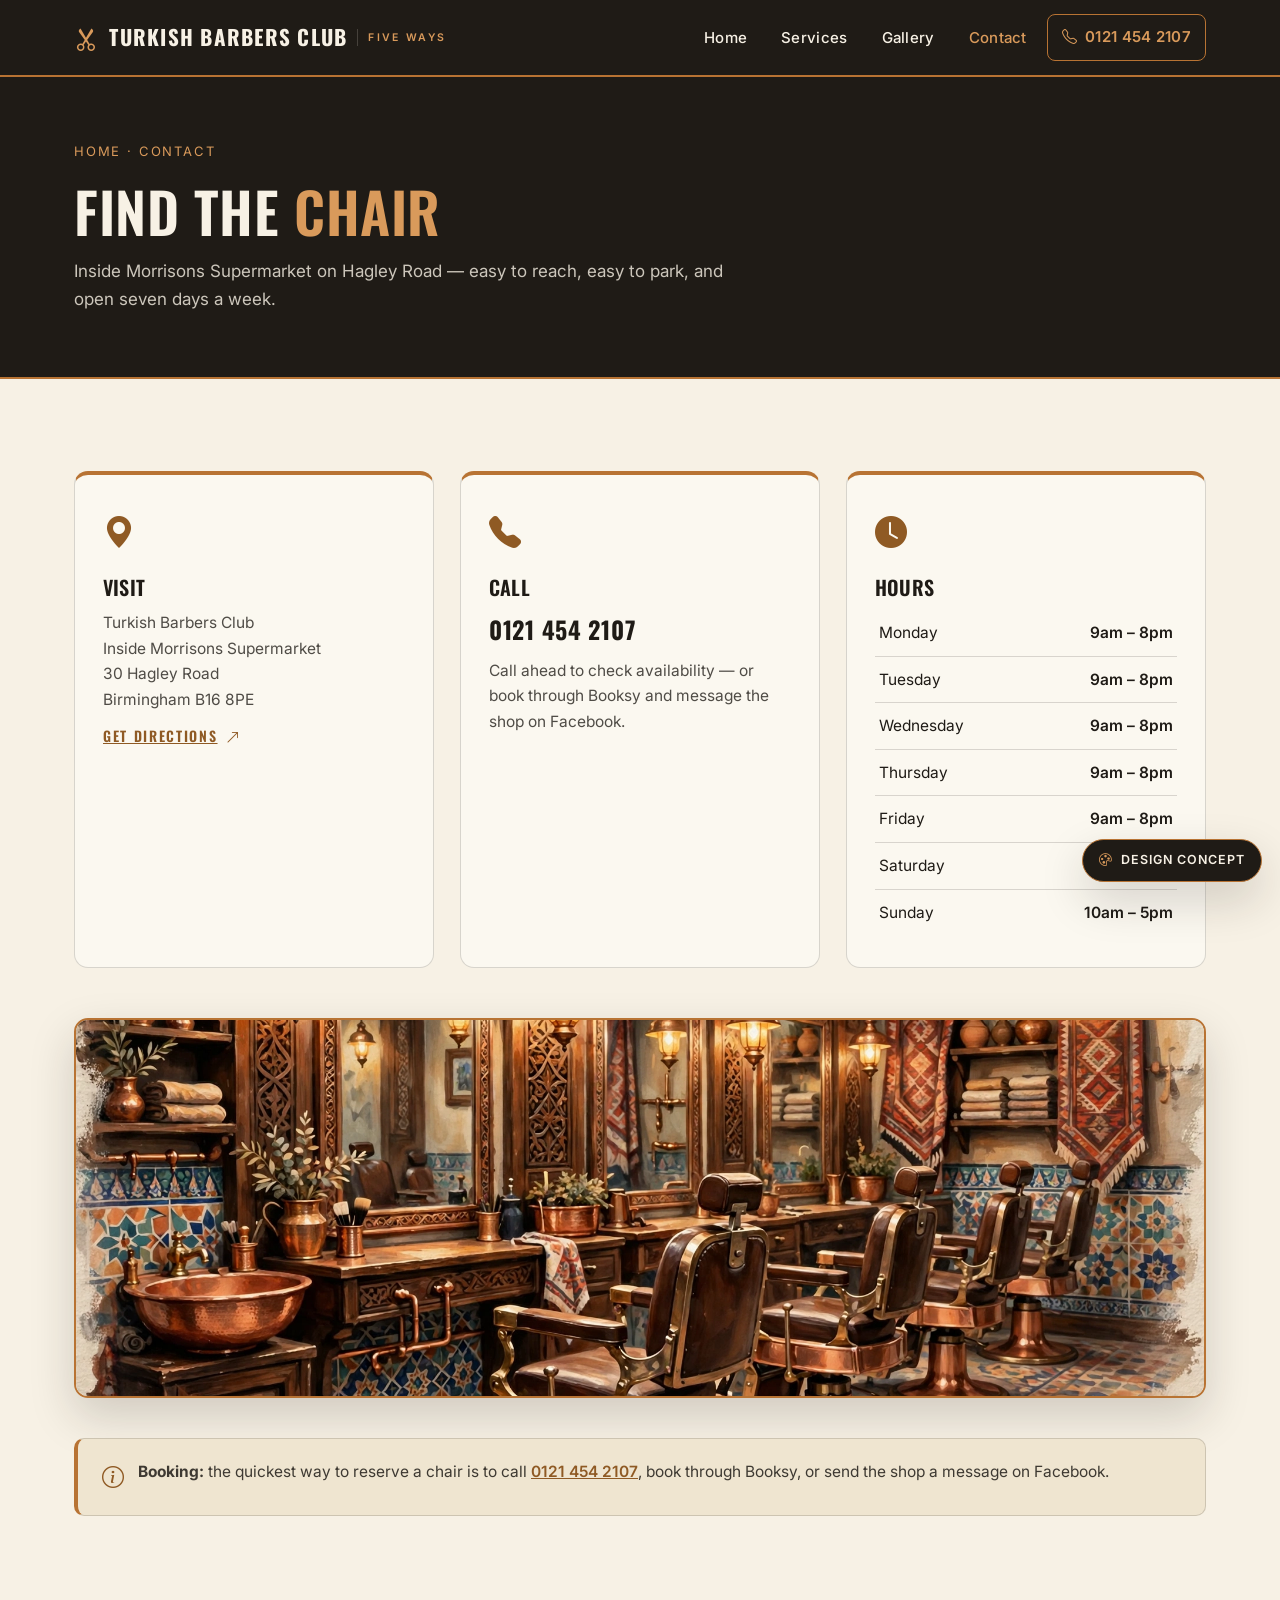
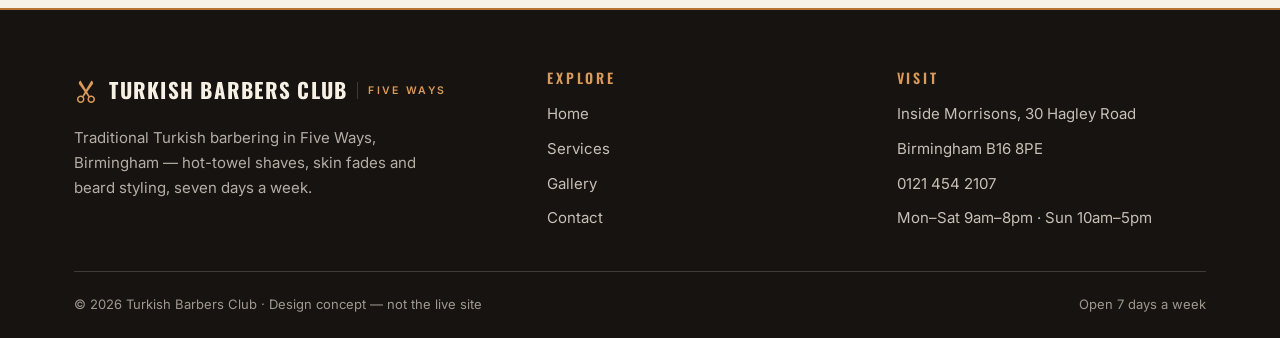
==== contact.html @ b666303f "Demo website concept for Turkish Barbers Club Five Ways (Birmingham, UK)" ====
<!DOCTYPE html>
<html lang="en">
<head>
<meta charset="UTF-8">
<meta name="viewport" content="width=device-width, initial-scale=1.0">
<title>Contact — Turkish Barbers Club · Five Ways, Birmingham</title>
<meta name="description" content="Find Turkish Barbers Club inside Morrisons Supermarket, 30 Hagley Road, Birmingham B16 8PE. Call 0121 454 2107. Open Mon–Sat 9am–8pm, Sun 10am–5pm.">
<link rel="preconnect" href="https://fonts.googleapis.com">
<link rel="preconnect" href="https://fonts.gstatic.com" crossorigin>
<link href="https://fonts.googleapis.com/css2?family=Oswald:wght@500;600;700&family=Inter:wght@400;500;600&display=swap" rel="stylesheet">
<link rel="stylesheet" href="https://cdn.jsdelivr.net/npm/bootstrap-icons@1.11.3/font/bootstrap-icons.min.css">
<link rel="stylesheet" href="styles.css">
</head>
<body>

<div class="concept-badge"><i class="bi bi-palette"></i> Design concept</div>

<header class="site-header">
  <div class="wrap header-inner">
    <a class="brand" href="index.html"><i class="bi bi-scissors"></i> Turkish Barbers Club <small>Five Ways</small></a>
    <button class="menu-toggle" id="menuToggle" aria-label="Open menu" aria-expanded="false"><i class="bi bi-list"></i></button>
    <nav class="main-nav" id="mainNav" aria-label="Main navigation">
      <ul>
        <li><a href="index.html">Home</a></li>
        <li><a href="services.html">Services</a></li>
        <li><a href="gallery.html">Gallery</a></li>
        <li><a href="contact.html" class="active">Contact</a></li>
        <li><a href="tel:01214542107" class="nav-phone"><i class="bi bi-telephone"></i> 0121 454 2107</a></li>
      </ul>
    </nav>
  </div>
</header>

<main>
  <section class="page-hero">
    <div class="wrap">
      <span class="crumbs"><a href="index.html">Home</a> · Contact</span>
      <h1>Find the <span class="copper">chair</span></h1>
      <p>Inside Morrisons Supermarket on Hagley Road — easy to reach, easy to park, and open seven days a week.</p>
    </div>
  </section>

  <section class="section">
    <div class="wrap">
      <div class="contact-grid">
        <div class="contact-card">
          <i class="bi bi-geo-alt-fill big"></i>
          <h2>Visit</h2>
          <p>Turkish Barbers Club<br>Inside Morrisons Supermarket<br>30 Hagley Road<br>Birmingham B16 8PE</p>
          <p style="margin-top:12px;"><a class="svc-link" href="https://www.google.com/maps/search/?api=1&query=30+Hagley+Road+Birmingham+B16+8PE" target="_blank" rel="noopener">Get directions <i class="bi bi-arrow-up-right"></i></a></p>
        </div>
        <div class="contact-card">
          <i class="bi bi-telephone-fill big"></i>
          <h2>Call</h2>
          <p><a class="tel" href="tel:01214542107">0121 454 2107</a></p>
          <p>Call ahead to check availability — or book through Booksy and message the shop on Facebook.</p>
        </div>
        <div class="contact-card">
          <i class="bi bi-clock-fill big"></i>
          <h2>Hours</h2>
          <table class="hours-table">
            <tr><td>Monday</td><td>9am – 8pm</td></tr>
            <tr><td>Tuesday</td><td>9am – 8pm</td></tr>
            <tr><td>Wednesday</td><td>9am – 8pm</td></tr>
            <tr><td>Thursday</td><td>9am – 8pm</td></tr>
            <tr><td>Friday</td><td>9am – 8pm</td></tr>
            <tr><td>Saturday</td><td>9am – 8pm</td></tr>
            <tr><td>Sunday</td><td>10am – 5pm</td></tr>
          </table>
        </div>
      </div>

      <div class="map-wrap">
        <img src="images/shop-interior.webp" alt="Painterly illustration of the copper-toned shop interior" loading="lazy" style="width:100%; aspect-ratio: 21/7; object-fit: cover;">
      </div>

      <div class="note-strip">
        <i class="bi bi-info-circle"></i>
        <div><strong>Booking:</strong> the quickest way to reserve a chair is to call <a href="tel:01214542107" style="color: var(--copper-deep); font-weight: 600;">0121 454 2107</a>, book through Booksy, or send the shop a message on Facebook.</div>
      </div>
    </div>
  </section>
</main>

<footer class="site-footer">
  <div class="wrap">
    <div class="footer-grid">
      <div>
        <a class="brand" href="index.html" style="margin-bottom:16px;"><i class="bi bi-scissors"></i> Turkish Barbers Club <small>Five Ways</small></a>
        <p style="color: rgba(247,241,229,0.7); max-width: 42ch; font-size: 15px;">Traditional Turkish barbering in Five Ways, Birmingham — hot-towel shaves, skin fades and beard styling, seven days a week.</p>
      </div>
      <div>
        <h4>Explore</h4>
        <ul>
          <li><a href="index.html">Home</a></li>
          <li><a href="services.html">Services</a></li>
          <li><a href="gallery.html">Gallery</a></li>
          <li><a href="contact.html">Contact</a></li>
        </ul>
      </div>
      <div>
        <h4>Visit</h4>
        <ul>
          <li>Inside Morrisons, 30 Hagley Road</li>
          <li>Birmingham B16 8PE</li>
          <li><a href="tel:01214542107">0121 454 2107</a></li>
          <li>Mon–Sat 9am–8pm · Sun 10am–5pm</li>
        </ul>
      </div>
    </div>
    <div class="foot-note">
      <span>© 2026 Turkish Barbers Club · Design concept — not the live site</span>
      <span>Open 7 days a week</span>
    </div>
  </div>
</footer>

<script>
(function () {
  var btn = document.getElementById('menuToggle');
  var nav = document.getElementById('mainNav');
  btn.addEventListener('click', function () {
    var open = nav.classList.toggle('open');
    btn.setAttribute('aria-expanded', open ? 'true' : 'false');
    btn.innerHTML = open ? '<i class="bi bi-x-lg"></i>' : '<i class="bi bi-list"></i>';
  });
  nav.querySelectorAll('a').forEach(function (a) {
    a.addEventListener('click', function () { nav.classList.remove('open'); });
  });
})();
</script>
</body>
</html>
---- styles.css ----
/* Turkish Barbers Club — Five Ways | Design concept
   Palette: charcoal-brown #1F1B16 · warm cream #F7F1E5 · copper #B87333
   Headings: Oswald · Body: Inter */

:root {
  --ink: #1F1B16;
  --ink-2: #2A231B;
  --ink-3: #171310;
  --cream: #F7F1E5;
  --cream-2: #EFE5D0;
  --cream-3: #FBF8F0;
  --copper: #B87333;
  --copper-soft: #D99A5B;
  --copper-deep: #8F5A24;
  --line: rgba(31, 27, 22, 0.16);
  --line-cream: rgba(247, 241, 229, 0.18);
  --shadow: 0 18px 45px rgba(31, 27, 22, 0.18);
  --radius: 14px;
}

* { margin: 0; padding: 0; box-sizing: border-box; }

html { scroll-behavior: smooth; }

body {
  font-family: 'Inter', system-ui, sans-serif;
  background: var(--cream);
  color: var(--ink);
  line-height: 1.65;
  font-size: 16.5px;
  -webkit-font-smoothing: antialiased;
}

img { display: block; max-width: 100%; }

h1, h2, h3, h4 {
  font-family: 'Oswald', sans-serif;
  font-weight: 600;
  line-height: 1.12;
  letter-spacing: 0.01em;
  text-transform: uppercase;
}

a { color: inherit; }

.wrap { max-width: 1180px; margin: 0 auto; padding: 0 24px; }

.section { padding: 92px 0; }

/* ---------- Concept badge ---------- */
.concept-badge {
  position: fixed;
  bottom: 18px;
  right: 18px;
  z-index: 1500;
  background: var(--ink);
  color: var(--cream);
  font-size: 12.5px;
  font-weight: 600;
  letter-spacing: 0.08em;
  text-transform: uppercase;
  padding: 10px 16px;
  border-radius: 999px;
  border: 1px solid var(--copper);
  box-shadow: var(--shadow);
  display: flex;
  align-items: center;
  gap: 8px;
  pointer-events: none;
}
.concept-badge i { color: var(--copper-soft); }

/* ---------- Header ---------- */
.site-header {
  position: sticky;
  top: 0;
  z-index: 1000;
  background: var(--ink);
  border-bottom: 2px solid var(--copper);
}
.header-inner {
  display: flex;
  align-items: center;
  justify-content: space-between;
  gap: 16px;
  padding-top: 14px;
  padding-bottom: 14px;
}
.brand {
  font-family: 'Oswald', sans-serif;
  font-weight: 700;
  font-size: 21px;
  letter-spacing: 0.06em;
  text-transform: uppercase;
  color: var(--cream);
  text-decoration: none;
  display: flex;
  align-items: center;
  gap: 10px;
}
.brand i { color: var(--copper-soft); font-size: 24px; }
.brand small {
  font-family: 'Inter', sans-serif;
  font-weight: 600;
  font-size: 10.5px;
  letter-spacing: 0.22em;
  color: var(--copper-soft);
  border-left: 1px solid var(--line-cream);
  padding-left: 10px;
}

.menu-toggle {
  display: none;
  background: none;
  border: 1px solid var(--line-cream);
  color: var(--cream);
  font-size: 24px;
  width: 46px;
  height: 46px;
  border-radius: 10px;
  cursor: pointer;
  align-items: center;
  justify-content: center;
  position: relative;
  z-index: 2001; /* above the open dropdown */
}

.main-nav ul {
  display: flex;
  align-items: center;
  gap: 6px;
  list-style: none;
}
.main-nav a {
  color: var(--cream);
  text-decoration: none;
  font-weight: 500;
  font-size: 15px;
  padding: 10px 14px;
  border-radius: 8px;
  letter-spacing: 0.02em;
}
.main-nav a:hover { background: rgba(247, 241, 229, 0.1); }
.main-nav a.active { color: var(--copper-soft); }
.nav-phone {
  border: 1px solid var(--copper);
  color: var(--copper-soft) !important;
  display: inline-flex;
  align-items: center;
  gap: 8px;
  font-weight: 600 !important;
}
.nav-phone:hover { background: var(--copper) !important; color: var(--ink) !important; }

/* ---------- Buttons ---------- */
.btn {
  display: inline-flex;
  align-items: center;
  gap: 10px;
  font-family: 'Oswald', sans-serif;
  font-weight: 600;
  font-size: 16px;
  letter-spacing: 0.08em;
  text-transform: uppercase;
  text-decoration: none;
  padding: 15px 28px;
  border-radius: 10px;
  border: 2px solid transparent;
  cursor: pointer;
  transition: transform 0.15s ease, background 0.15s ease, color 0.15s ease;
}
.btn:hover { transform: translateY(-2px); }
.btn-copper { background: var(--copper); color: var(--ink); border-color: var(--copper); }
.btn-copper:hover { background: var(--copper-soft); border-color: var(--copper-soft); }
.btn-ghost { border-color: var(--copper); color: var(--copper-soft); }
.btn-ghost:hover { background: var(--copper); color: var(--ink); }
.btn-ghost-ink { border-color: var(--ink); color: var(--ink); }
.btn-ghost-ink:hover { background: var(--ink); color: var(--cream); }
.btn-cream { background: var(--cream); color: var(--ink); border-color: var(--cream); }
.btn-cream:hover { background: #fff; }

/* ---------- Type helpers ---------- */
.eyebrow {
  display: inline-flex;
  align-items: center;
  gap: 10px;
  font-size: 13px;
  font-weight: 700;
  letter-spacing: 0.24em;
  text-transform: uppercase;
  color: var(--copper-deep);
  margin-bottom: 16px;
}
.eyebrow::before { content: ""; width: 34px; height: 2px; background: var(--copper); }
.section-head { margin-bottom: 44px; max-width: 720px; }
.section-head h2 { font-size: clamp(30px, 4vw, 44px); margin-bottom: 12px; }
.section-head p { color: rgba(31, 27, 22, 0.78); }

/* ---------- Hero (split, arched portrait) ---------- */
.hero {
  background:
    radial-gradient(1100px 500px at 85% -10%, rgba(184, 115, 51, 0.22), transparent 60%),
    var(--ink);
  color: var(--cream);
  overflow: hidden;
}
.hero .wrap {
  display: grid;
  grid-template-columns: 1.05fr 0.95fr;
  gap: 56px;
  align-items: center;
  padding-top: 72px;
  padding-bottom: 72px;
}
.hero-kicker {
  display: inline-flex;
  align-items: center;
  gap: 10px;
  font-size: 13px;
  font-weight: 700;
  letter-spacing: 0.26em;
  text-transform: uppercase;
  color: var(--copper-soft);
  margin-bottom: 20px;
}
.hero h1 {
  font-size: clamp(42px, 5.6vw, 68px);
  margin-bottom: 20px;
  text-wrap: balance;
}
.hero h1 .copper { color: var(--copper-soft); }
.hero-sub {
  font-size: 18px;
  color: rgba(247, 241, 229, 0.82);
  max-width: 46ch;
  margin-bottom: 32px;
}
.hero-cta { display: flex; flex-wrap: wrap; gap: 14px; margin-bottom: 36px; }
.trust-chips { display: flex; flex-wrap: wrap; gap: 10px; }
.trust-chip {
  display: inline-flex;
  align-items: center;
  gap: 8px;
  font-size: 13.5px;
  font-weight: 600;
  color: var(--cream);
  border: 1px solid var(--line-cream);
  border-radius: 999px;
  padding: 8px 15px;
}
.trust-chip i { color: var(--copper-soft); }

.arch-frame {
  position: relative;
  border-radius: 999px 999px var(--radius) var(--radius);
  overflow: hidden;
  border: 3px solid var(--copper);
  box-shadow: var(--shadow);
  max-width: 480px;
  margin: 0 auto;
}
.arch-frame img { width: 100%; height: 100%; aspect-ratio: 4 / 4.6; object-fit: cover; }
.arch-frame::after {
  content: "";
  position: absolute;
  inset: 10px;
  border: 1px solid rgba(247, 241, 229, 0.35);
  border-radius: inherit;
  pointer-events: none;
}

/* ---------- Kilim pattern band ---------- */
.kilim {
  background:
    repeating-linear-gradient(-45deg, rgba(184,115,51,0.16) 0 14px, transparent 14px 28px),
    var(--ink-2);
  border-top: 2px solid var(--copper);
  border-bottom: 2px solid var(--copper);
  color: var(--cream);
}
.kilim .wrap {
  display: grid;
  grid-template-columns: repeat(4, 1fr);
  gap: 20px;
  padding-top: 30px;
  padding-bottom: 30px;
  text-align: center;
}
.stat b {
  display: block;
  font-family: 'Oswald', sans-serif;
  font-size: 34px;
  font-weight: 700;
  color: var(--copper-soft);
  letter-spacing: 0.03em;
}
.stat span { font-size: 13px; letter-spacing: 0.14em; text-transform: uppercase; color: rgba(247,241,229,0.75); }

/* ---------- Service cards ---------- */
.svc-grid {
  display: grid;
  grid-template-columns: repeat(4, 1fr);
  gap: 26px;
}
.svc-card {
  background: var(--cream-3);
  border: 1px solid var(--line);
  border-radius: var(--radius);
  overflow: hidden;
  text-decoration: none;
  display: flex;
  flex-direction: column;
  transition: transform 0.18s ease, box-shadow 0.18s ease;
}
.svc-card:hover { transform: translateY(-6px); box-shadow: var(--shadow); }
.svc-photo { overflow: hidden; border-radius: 110px 110px 0 0; margin: 12px 12px 0; border: 2px solid var(--copper); }
.svc-photo img { width: 100%; aspect-ratio: 1 / 1.05; object-fit: cover; transition: transform 0.4s ease; }
.svc-card:hover .svc-photo img { transform: scale(1.05); }
.svc-body { padding: 24px 24px 28px; display: flex; flex-direction: column; gap: 10px; flex: 1; }
.svc-body h3 { font-size: 21px; color: var(--ink); }
.svc-rule { width: 44px; height: 3px; background: var(--copper); }
.svc-body p { font-size: 15px; color: rgba(31, 27, 22, 0.76); flex: 1; }
.svc-link {
  font-family: 'Oswald', sans-serif;
  font-size: 14px;
  font-weight: 600;
  letter-spacing: 0.12em;
  text-transform: uppercase;
  color: var(--copper-deep);
  display: inline-flex;
  align-items: center;
  gap: 8px;
}
.center-cta { text-align: center; margin-top: 44px; }

/* ---------- Craft (dark ritual) ---------- */
.craft {
  background:
    radial-gradient(900px 480px at 10% 0%, rgba(184, 115, 51, 0.16), transparent 60%),
    var(--ink-3);
  color: var(--cream);
}
.craft .eyebrow { color: var(--copper-soft); }
.craft h2 { font-size: clamp(30px, 4vw, 44px); margin-bottom: 14px; }
.craft .lede { color: rgba(247, 241, 229, 0.8); max-width: 52ch; margin-bottom: 40px; }
.craft-split { display: grid; grid-template-columns: 0.9fr 1.1fr; gap: 60px; align-items: center; }
.ritual { list-style: none; display: grid; gap: 6px; }
.ritual li {
  display: grid;
  grid-template-columns: 64px 1fr;
  gap: 20px;
  padding: 22px 0;
  border-bottom: 1px solid var(--line-cream);
  align-items: start;
}
.ritual li:last-child { border-bottom: none; }
.ritual .num {
  font-family: 'Oswald', sans-serif;
  font-size: 30px;
  font-weight: 700;
  color: var(--copper-soft);
  line-height: 1;
}
.ritual h3 { font-size: 19px; margin-bottom: 6px; color: var(--cream); display: flex; align-items: center; gap: 10px; }
.ritual h3 i { color: var(--copper-soft); }
.ritual p { font-size: 15px; color: rgba(247, 241, 229, 0.72); }

/* ---------- Gallery preview ---------- */
.g-grid { display: grid; grid-template-columns: repeat(3, 1fr); gap: 26px; }
.g-card {
  position: relative;
  border-radius: var(--radius);
  overflow: hidden;
  border: 1px solid var(--line);
  text-decoration: none;
  box-shadow: 0 8px 26px rgba(31, 27, 22, 0.12);
}
.g-card img { width: 100%; aspect-ratio: 4 / 3.4; object-fit: cover; transition: transform 0.4s ease; }
.g-card:hover img { transform: scale(1.05); }
.g-cap {
  position: absolute;
  left: 0; right: 0; bottom: 0;
  display: flex;
  align-items: center;
  justify-content: space-between;
  padding: 34px 18px 14px;
  background: linear-gradient(transparent, rgba(23, 19, 16, 0.88));
  color: var(--cream);
  font-family: 'Oswald', sans-serif;
  font-size: 16px;
  letter-spacing: 0.1em;
  text-transform: uppercase;
}
.g-cap i { color: var(--copper-soft); }

/* ---------- Visit band ---------- */
.visit {
  background:
    repeating-linear-gradient(45deg, rgba(184,115,51,0.10) 0 12px, transparent 12px 24px),
    var(--ink);
  color: var(--cream);
  border-top: 2px solid var(--copper);
  border-bottom: 2px solid var(--copper);
}
.visit h2 { font-size: clamp(30px, 4vw, 44px); margin-bottom: 12px; }
.visit .lede { color: rgba(247, 241, 229, 0.8); margin-bottom: 40px; max-width: 60ch; }
.visit-grid { display: grid; grid-template-columns: repeat(3, 1fr); gap: 26px; margin-bottom: 40px; }
.visit-card {
  background: rgba(247, 241, 229, 0.05);
  border: 1px solid var(--line-cream);
  border-radius: var(--radius);
  padding: 28px;
}
.visit-card i.big { font-size: 30px; color: var(--copper-soft); display: block; margin-bottom: 14px; }
.visit-card h3 { font-size: 18px; margin-bottom: 10px; letter-spacing: 0.08em; }
.visit-card p, .visit-card a { font-size: 15.5px; color: rgba(247, 241, 229, 0.85); text-decoration: none; }
.visit-card a:hover { color: var(--copper-soft); }
.visit-card .hours-mini { list-style: none; }
.visit-card .hours-mini li { display: flex; justify-content: space-between; padding: 4px 0; font-size: 15px; }
.visit-cta { display: flex; flex-wrap: wrap; gap: 14px; }

/* ---------- FAQ ---------- */
.faq-list { max-width: 820px; margin: 0 auto; display: grid; gap: 14px; }
.faq-item {
  background: var(--cream-3);
  border: 1px solid var(--line);
  border-radius: var(--radius);
  overflow: hidden;
}
.faq-item summary {
  list-style: none;
  cursor: pointer;
  display: flex;
  align-items: center;
  justify-content: space-between;
  gap: 16px;
  padding: 22px 26px;
  font-family: 'Oswald', sans-serif;
  font-size: 18px;
  font-weight: 600;
  letter-spacing: 0.04em;
  text-transform: uppercase;
}
.faq-item summary::-webkit-details-marker { display: none; }
.faq-item summary i { color: var(--copper-deep); font-size: 20px; transition: transform 0.2s ease; flex-shrink: 0; }
.faq-item[open] summary i { transform: rotate(45deg); }
.faq-item .faq-a { padding: 0 26px 24px; color: rgba(31, 27, 22, 0.8); font-size: 15.5px; }
.faq-item .faq-a a { color: var(--copper-deep); font-weight: 600; }

/* ---------- Page hero (inner pages) ---------- */
.page-hero { background: var(--ink); color: var(--cream); border-bottom: 2px solid var(--copper); }
.page-hero .wrap { padding-top: 64px; padding-bottom: 64px; }
.page-hero h1 { font-size: clamp(36px, 5vw, 56px); margin-bottom: 14px; }
.page-hero h1 .copper { color: var(--copper-soft); }
.page-hero p { color: rgba(247, 241, 229, 0.8); max-width: 62ch; font-size: 17px; }
.crumbs { font-size: 13px; letter-spacing: 0.14em; text-transform: uppercase; color: var(--copper-soft); margin-bottom: 18px; display: block; }
.crumbs a { color: var(--copper-soft); text-decoration: none; }

/* ---------- Services page feature rows ---------- */
.feat-row {
  display: grid;
  grid-template-columns: 1fr 1fr;
  gap: 56px;
  align-items: center;
  padding: 46px 0;
  border-bottom: 1px solid var(--line);
}
.feat-row:last-of-type { border-bottom: none; }
.feat-row.flip .feat-img { order: 2; }
.feat-img { border-radius: var(--radius); overflow: hidden; border: 2px solid var(--copper); box-shadow: var(--shadow); }
.feat-img img { width: 100%; aspect-ratio: 4 / 3; object-fit: cover; }
.feat-text .eyebrow { margin-bottom: 12px; }
.feat-text h2 { font-size: clamp(26px, 3.4vw, 36px); margin-bottom: 14px; }
.feat-text p { color: rgba(31, 27, 22, 0.78); margin-bottom: 14px; }
.feat-text ul { list-style: none; display: grid; gap: 8px; margin: 18px 0 4px; }
.feat-text ul li { display: flex; gap: 10px; align-items: flex-start; font-size: 15.5px; color: rgba(31,27,22,0.85); }
.feat-text ul li i { color: var(--copper-deep); margin-top: 4px; }
.note-strip {
  background: var(--cream-2);
  border: 1px solid var(--line);
  border-left: 4px solid var(--copper);
  border-radius: 10px;
  padding: 20px 24px;
  margin-top: 40px;
  font-size: 15.5px;
  color: rgba(31, 27, 22, 0.85);
  display: flex;
  gap: 14px;
  align-items: flex-start;
}
.note-strip i { color: var(--copper-deep); font-size: 22px; }

/* ---------- Gallery page ---------- */
.gallery-grid { display: grid; grid-template-columns: repeat(2, 1fr); gap: 26px; }
.gallery-grid figure {
  border-radius: var(--radius);
  overflow: hidden;
  border: 2px solid var(--copper);
  box-shadow: 0 8px 26px rgba(31, 27, 22, 0.12);
  background: var(--ink);
}
.gallery-grid img { width: 100%; aspect-ratio: 4 / 3; object-fit: cover; }
.gallery-grid figcaption {
  padding: 16px 20px;
  color: var(--cream);
  font-family: 'Oswald', sans-serif;
  font-size: 15px;
  letter-spacing: 0.1em;
  text-transform: uppercase;
  display: flex;
  align-items: center;
  gap: 10px;
}
.gallery-grid figcaption i { color: var(--copper-soft); }

/* ---------- Contact page ---------- */
.contact-grid { display: grid; grid-template-columns: repeat(3, 1fr); gap: 26px; margin-bottom: 50px; }
.contact-card {
  background: var(--cream-3);
  border: 1px solid var(--line);
  border-top: 4px solid var(--copper);
  border-radius: var(--radius);
  padding: 32px 28px;
}
.contact-card i.big { font-size: 32px; color: var(--copper-deep); display: block; margin-bottom: 16px; }
.contact-card h2 { font-size: 20px; margin-bottom: 12px; }
.contact-card p { font-size: 15.5px; color: rgba(31, 27, 22, 0.78); margin-bottom: 8px; }
.contact-card a.tel { font-family: 'Oswald', sans-serif; font-size: 24px; font-weight: 700; color: var(--ink); text-decoration: none; letter-spacing: 0.03em; }
.contact-card a.tel:hover { color: var(--copper-deep); }
.hours-table { width: 100%; border-collapse: collapse; font-size: 15.5px; }
.hours-table td { padding: 10px 4px; border-bottom: 1px solid var(--line); }
.hours-table tr:last-child td { border-bottom: none; }
.hours-table td:last-child { text-align: right; font-weight: 600; }
.map-wrap { border-radius: var(--radius); overflow: hidden; border: 2px solid var(--copper); box-shadow: var(--shadow); }

/* ---------- Footer ---------- */
.site-footer { background: var(--ink-3); color: var(--cream); border-top: 2px solid var(--copper); }
.footer-grid {
  display: grid;
  grid-template-columns: 1.4fr 1fr 1fr;
  gap: 40px;
  padding: 60px 0 40px;
}
.site-footer h4 {
  font-size: 14px;
  letter-spacing: 0.2em;
  color: var(--copper-soft);
  margin-bottom: 16px;
}
.site-footer ul { list-style: none; display: grid; gap: 10px; }
.site-footer ul a { color: rgba(247, 241, 229, 0.78); text-decoration: none; font-size: 15px; }
.site-footer ul a:hover { color: var(--copper-soft); }
.site-footer ul li { color: rgba(247, 241, 229, 0.78); font-size: 15px; }
.foot-note {
  display: flex;
  flex-wrap: wrap;
  gap: 10px;
  justify-content: space-between;
  padding: 22px 0;
  border-top: 1px solid var(--line-cream);
  font-size: 13px;
  color: rgba(247, 241, 229, 0.6);
}

/* ---------- Responsive ---------- */
@media (max-width: 960px) {
  .svc-grid { grid-template-columns: repeat(2, 1fr); }
  .g-grid { grid-template-columns: repeat(2, 1fr); }
  .visit-grid { grid-template-columns: 1fr; }
  .contact-grid { grid-template-columns: 1fr; }
  .kilim .wrap { grid-template-columns: repeat(2, 1fr); gap: 28px; }
  .craft-split, .feat-row, .hero .wrap { grid-template-columns: 1fr; }
  .feat-row.flip .feat-img { order: 0; }
  .hero .wrap { gap: 44px; }
  .arch-frame { max-width: 420px; }
  .gallery-grid { grid-template-columns: 1fr; }
  .footer-grid { grid-template-columns: 1fr; gap: 32px; }
}

@media (max-width: 720px) {
  .brand { font-size: 14.5px; white-space: nowrap; }
  .brand i { font-size: 19px; }
  .brand small { font-size: 8.5px; letter-spacing: 0.14em; }
  .menu-toggle { display: inline-flex; }
  .main-nav {
    display: none;
    position: absolute;
    top: 100%;
    left: 0;
    right: 0;
    background: var(--ink-3);
    border-bottom: 2px solid var(--copper);
    z-index: 2000; /* above all page content */
    box-shadow: 0 24px 40px rgba(0, 0, 0, 0.45);
  }
  .main-nav.open { display: block; }
  .main-nav ul { flex-direction: column; align-items: stretch; padding: 10px 0 16px; gap: 0; }
  .main-nav li { border-top: 1px solid var(--line-cream); }
  .main-nav a { display: block; padding: 16px 24px; font-size: 17px; border-radius: 0; }
  .nav-phone { margin: 14px 24px 4px; text-align: center; justify-content: center; border-radius: 10px; }

  .svc-grid { grid-template-columns: 1fr; }
  .g-grid { grid-template-columns: 1fr; }
  .section { padding: 64px 0; }
  .hero .wrap { padding-top: 52px; padding-bottom: 52px; }
  .concept-badge { bottom: 12px; right: 12px; font-size: 11px; padding: 8px 12px; }
  .btn { width: 100%; justify-content: center; }
  .hero-cta .btn { width: auto; }
  .ritual li { grid-template-columns: 48px 1fr; gap: 14px; }
}
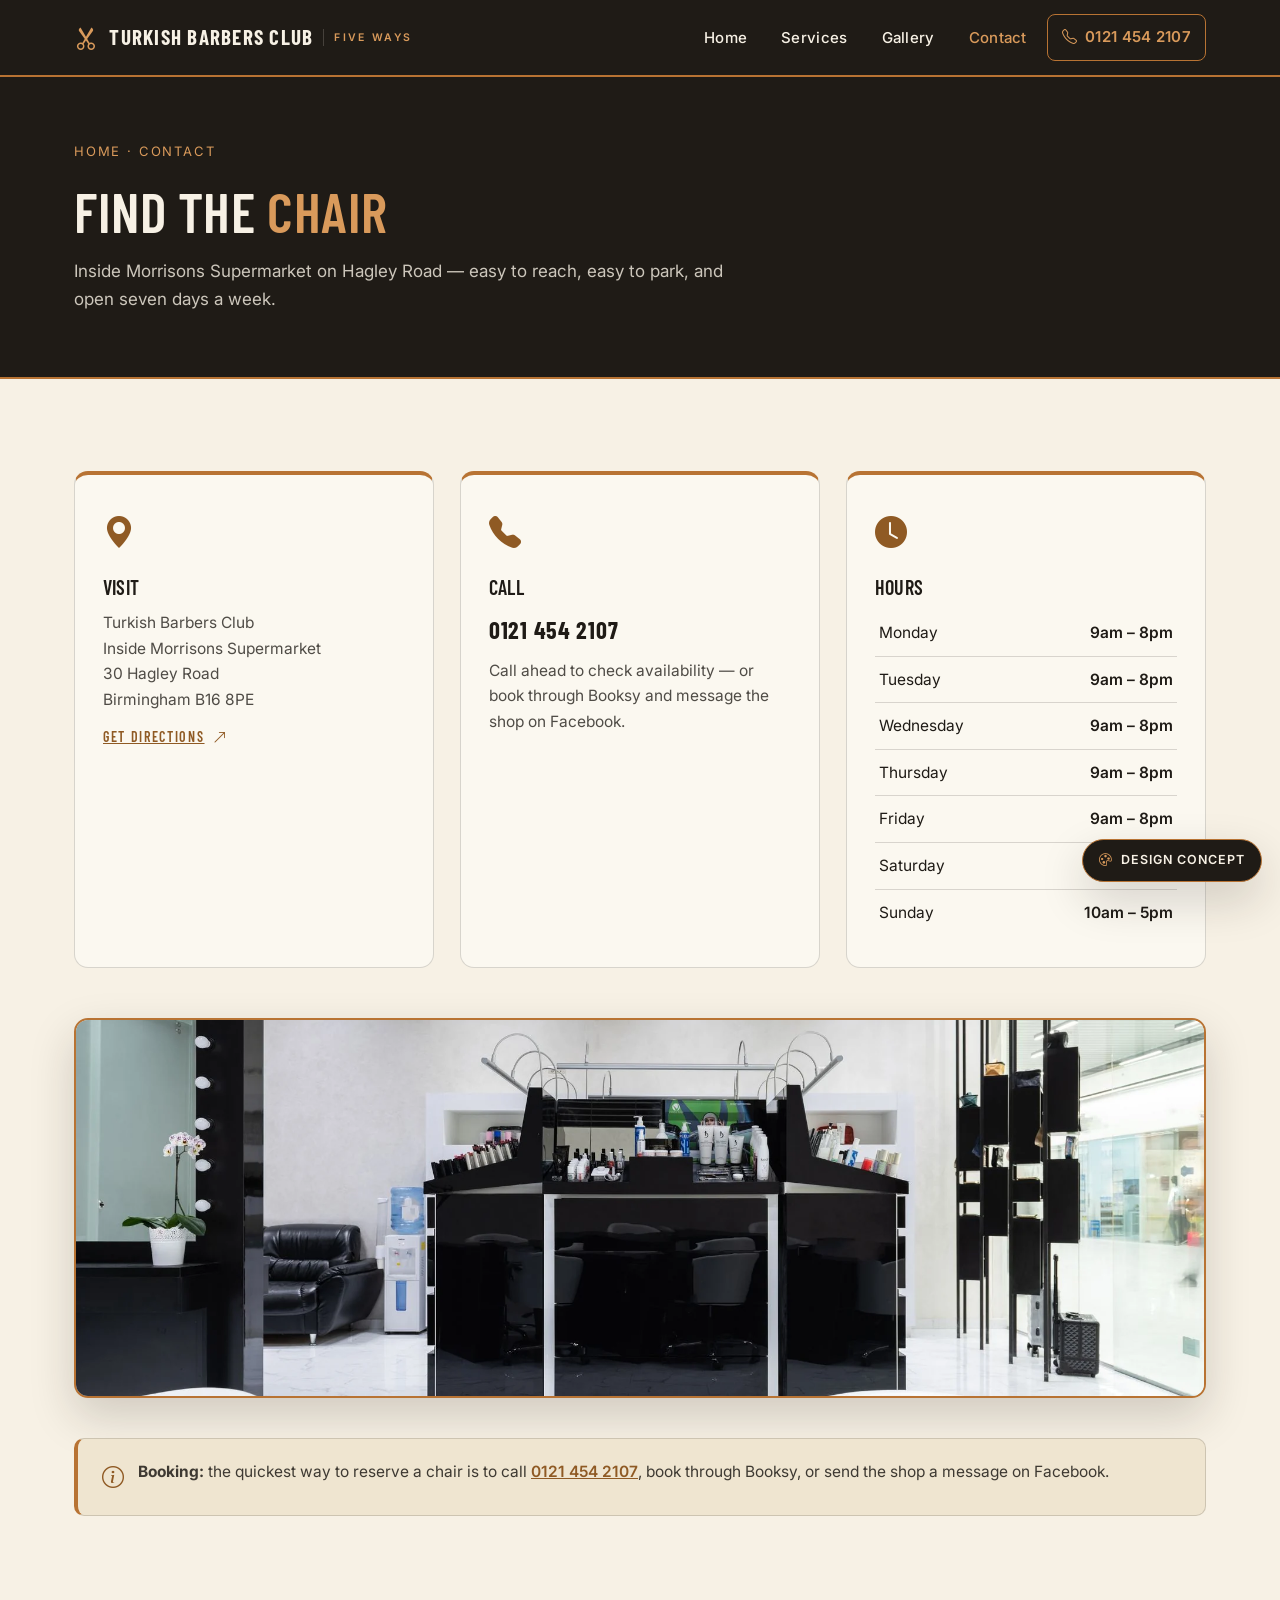
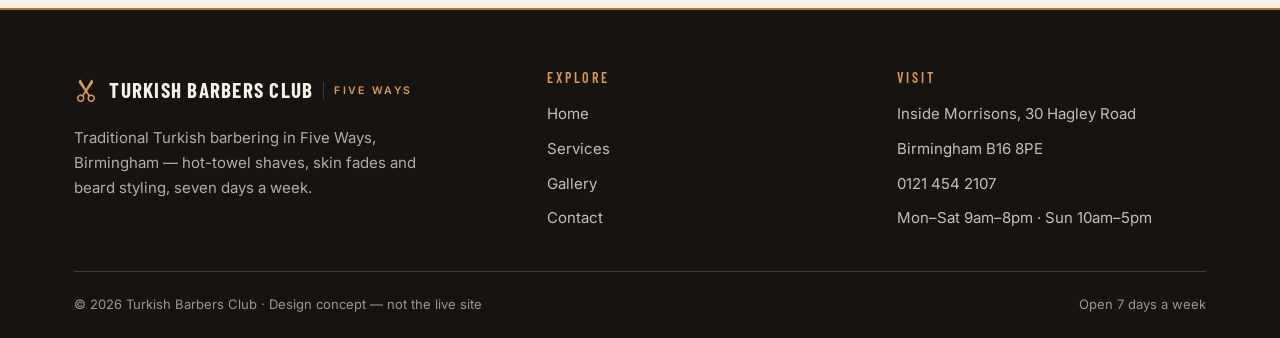
==== commit cdd8040f: "Demo website concept for Turkish Barbers Club Five Ways (Birmingham)" ====
--- a/contact.html
+++ b/contact.html
@@ -7,7 +7,7 @@
 <meta name="description" content="Find Turkish Barbers Club inside Morrisons Supermarket, 30 Hagley Road, Birmingham B16 8PE. Call 0121 454 2107. Open Mon–Sat 9am–8pm, Sun 10am–5pm.">
 <link rel="preconnect" href="https://fonts.googleapis.com">
 <link rel="preconnect" href="https://fonts.gstatic.com" crossorigin>
-<link href="https://fonts.googleapis.com/css2?family=Oswald:wght@500;600;700&family=Inter:wght@400;500;600&display=swap" rel="stylesheet">
+<link href="https://fonts.googleapis.com/css2?family=Barlow+Condensed:wght@500;600;700&family=Inter:wght@400;500;600&display=swap" rel="stylesheet">
 <link rel="stylesheet" href="https://cdn.jsdelivr.net/npm/bootstrap-icons@1.11.3/font/bootstrap-icons.min.css">
 <link rel="stylesheet" href="styles.css">
 </head>
--- a/styles.css
+++ b/styles.css
@@ -34,7 +34,7 @@
 img { display: block; max-width: 100%; }
 
 h1, h2, h3, h4 {
-  font-family: 'Oswald', sans-serif;
+  font-family: 'Barlow Condensed', sans-serif;
   font-weight: 600;
   line-height: 1.12;
   letter-spacing: 0.01em;
@@ -87,7 +87,7 @@
   padding-bottom: 14px;
 }
 .brand {
-  font-family: 'Oswald', sans-serif;
+  font-family: 'Barlow Condensed', sans-serif;
   font-weight: 700;
   font-size: 21px;
   letter-spacing: 0.06em;
@@ -157,7 +157,7 @@
   display: inline-flex;
   align-items: center;
   gap: 10px;
-  font-family: 'Oswald', sans-serif;
+  font-family: 'Barlow Condensed', sans-serif;
   font-weight: 600;
   font-size: 16px;
   letter-spacing: 0.08em;
@@ -288,7 +288,7 @@
 }
 .stat b {
   display: block;
-  font-family: 'Oswald', sans-serif;
+  font-family: 'Barlow Condensed', sans-serif;
   font-size: 34px;
   font-weight: 700;
   color: var(--copper-soft);
@@ -321,7 +321,7 @@
 .svc-rule { width: 44px; height: 3px; background: var(--copper); }
 .svc-body p { font-size: 15px; color: rgba(31, 27, 22, 0.76); flex: 1; }
 .svc-link {
-  font-family: 'Oswald', sans-serif;
+  font-family: 'Barlow Condensed', sans-serif;
   font-size: 14px;
   font-weight: 600;
   letter-spacing: 0.12em;
@@ -355,7 +355,7 @@
 }
 .ritual li:last-child { border-bottom: none; }
 .ritual .num {
-  font-family: 'Oswald', sans-serif;
+  font-family: 'Barlow Condensed', sans-serif;
   font-size: 30px;
   font-weight: 700;
   color: var(--copper-soft);
@@ -386,7 +386,7 @@
   padding: 34px 18px 14px;
   background: linear-gradient(transparent, rgba(23, 19, 16, 0.88));
   color: var(--cream);
-  font-family: 'Oswald', sans-serif;
+  font-family: 'Barlow Condensed', sans-serif;
   font-size: 16px;
   letter-spacing: 0.1em;
   text-transform: uppercase;
@@ -435,7 +435,7 @@
   justify-content: space-between;
   gap: 16px;
   padding: 22px 26px;
-  font-family: 'Oswald', sans-serif;
+  font-family: 'Barlow Condensed', sans-serif;
   font-size: 18px;
   font-weight: 600;
   letter-spacing: 0.04em;
@@ -503,7 +503,7 @@
 .gallery-grid figcaption {
   padding: 16px 20px;
   color: var(--cream);
-  font-family: 'Oswald', sans-serif;
+  font-family: 'Barlow Condensed', sans-serif;
   font-size: 15px;
   letter-spacing: 0.1em;
   text-transform: uppercase;
@@ -525,7 +525,7 @@
 .contact-card i.big { font-size: 32px; color: var(--copper-deep); display: block; margin-bottom: 16px; }
 .contact-card h2 { font-size: 20px; margin-bottom: 12px; }
 .contact-card p { font-size: 15.5px; color: rgba(31, 27, 22, 0.78); margin-bottom: 8px; }
-.contact-card a.tel { font-family: 'Oswald', sans-serif; font-size: 24px; font-weight: 700; color: var(--ink); text-decoration: none; letter-spacing: 0.03em; }
+.contact-card a.tel { font-family: 'Barlow Condensed', sans-serif; font-size: 24px; font-weight: 700; color: var(--ink); text-decoration: none; letter-spacing: 0.03em; }
 .contact-card a.tel:hover { color: var(--copper-deep); }
 .hours-table { width: 100%; border-collapse: collapse; font-size: 15.5px; }
 .hours-table td { padding: 10px 4px; border-bottom: 1px solid var(--line); }
@@ -608,3 +608,6 @@
   .hero-cta .btn { width: auto; }
   .ritual li { grid-template-columns: 48px 1fr; gap: 14px; }
 }
+
+/* Typography: Barlow Condensed reads narrower than Oswald — bump hero scale */
+.hero h1 { font-size: clamp(46px, 6.2vw, 76px); font-weight: 700; }
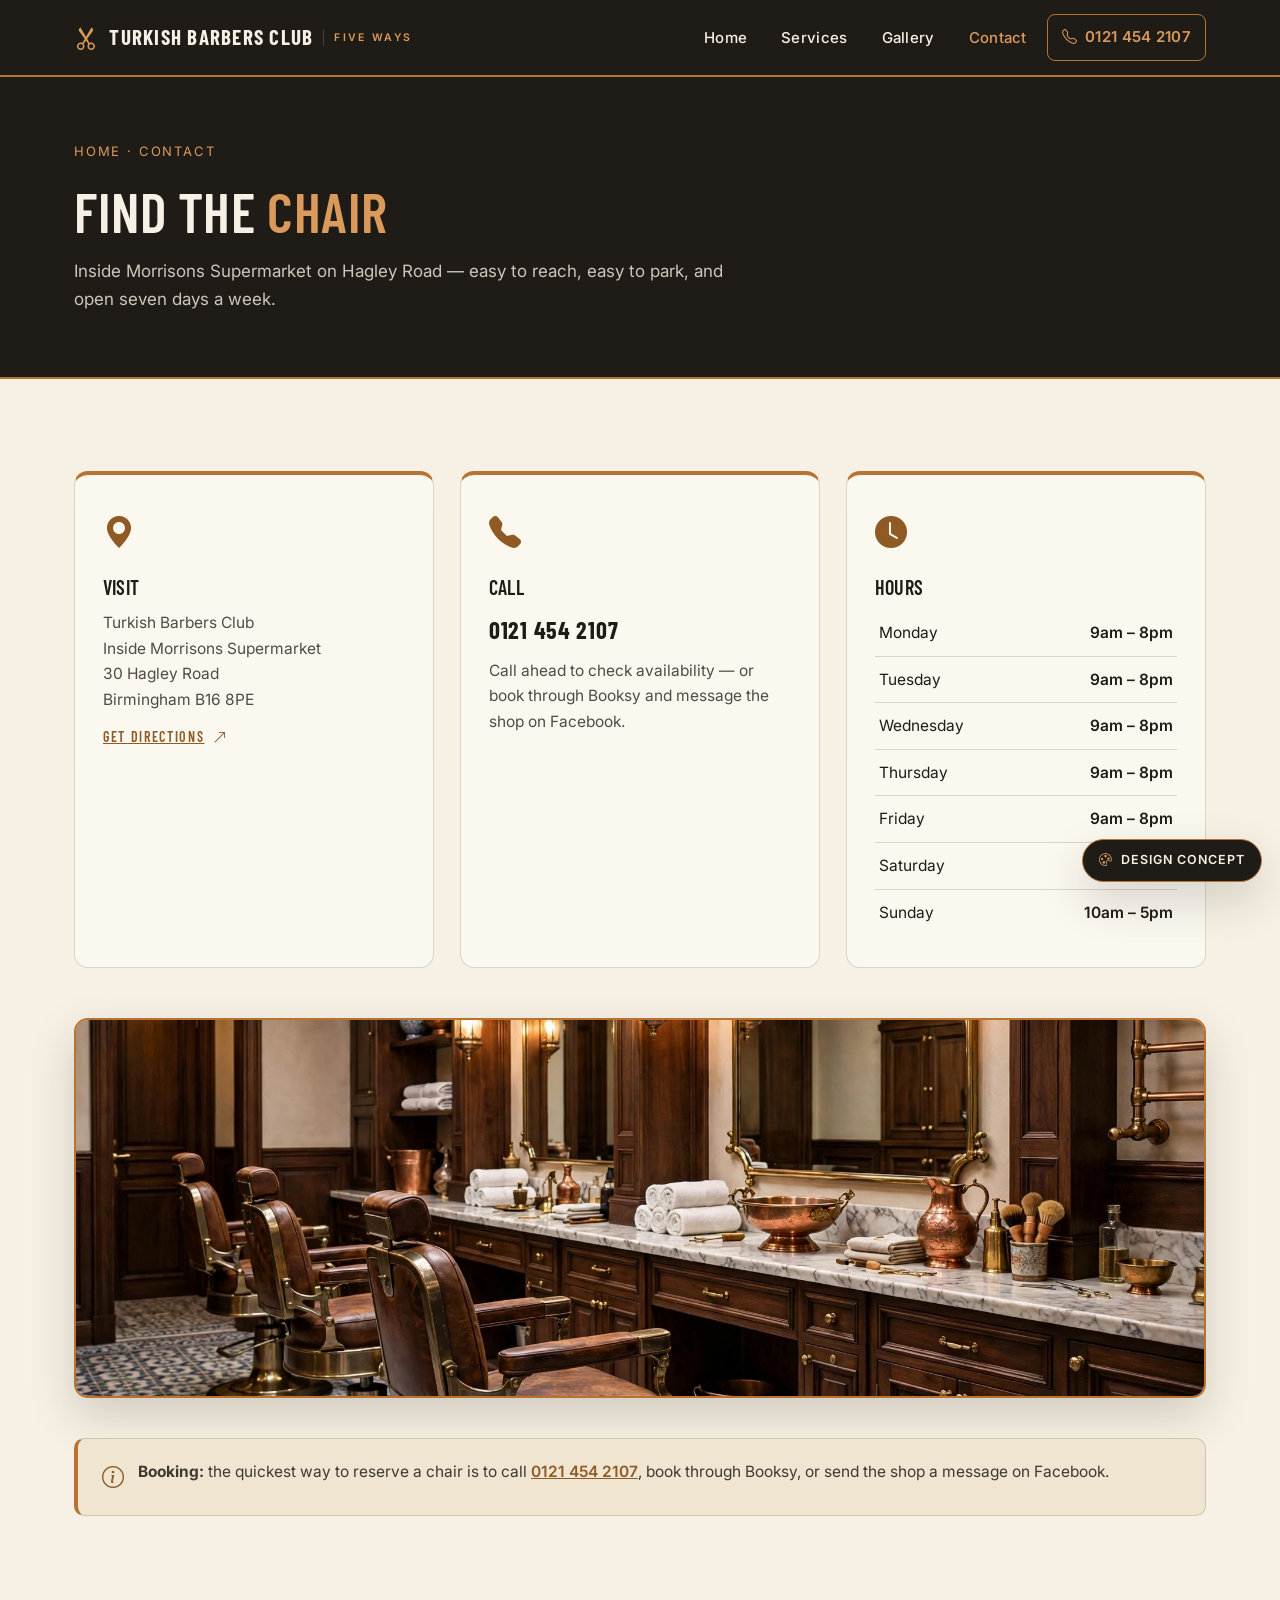
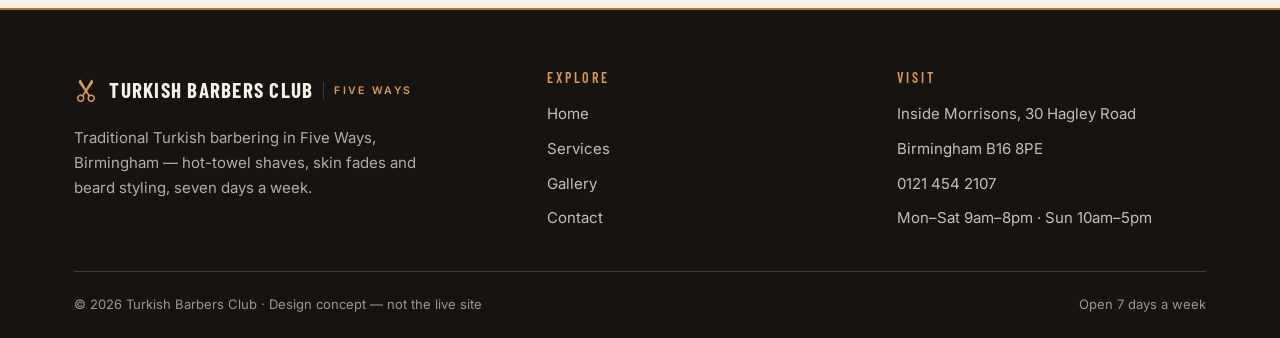
==== commit 9d109935: "Demo website concept for Turkish Barbers Club Five Ways (Birmingham)" ====
--- a/contact.html
+++ b/contact.html
@@ -8,8 +8,10 @@
 <link rel="preconnect" href="https://fonts.googleapis.com">
 <link rel="preconnect" href="https://fonts.gstatic.com" crossorigin>
 <link href="https://fonts.googleapis.com/css2?family=Barlow+Condensed:wght@500;600;700&family=Inter:wght@400;500;600&display=swap" rel="stylesheet">
-<link rel="stylesheet" href="https://cdn.jsdelivr.net/npm/bootstrap-icons@1.11.3/font/bootstrap-icons.min.css">
+<link rel="stylesheet" href="vendor/bootstrap-icons/bootstrap-icons.min.css">
 <link rel="stylesheet" href="styles.css">
+<link rel="icon" type="image/png" href="favicon.png">
+<link rel="apple-touch-icon" href="apple-touch-icon.png">
 </head>
 <body>
 
